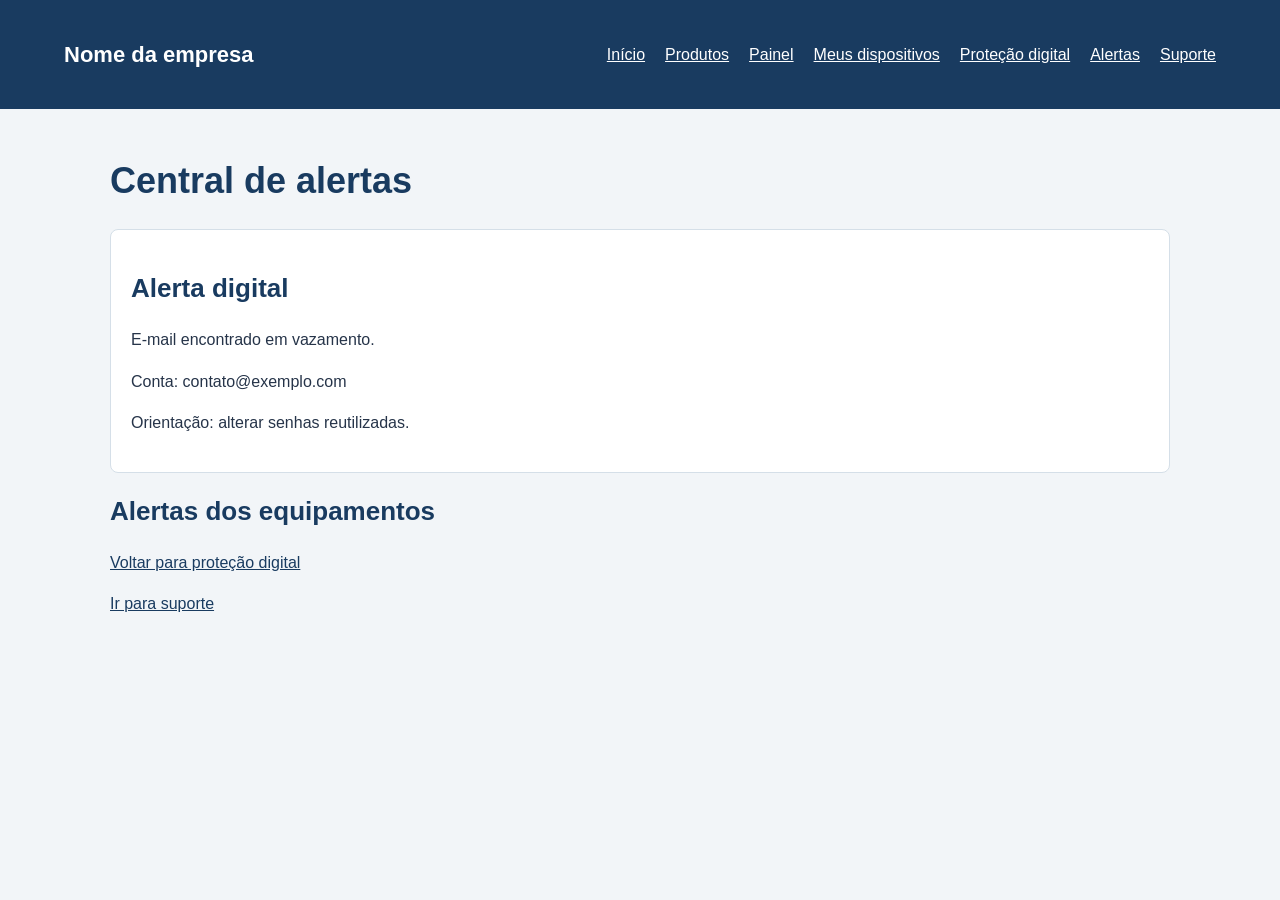
==== html/alertas.html @ 350ca358 "Adiciona site de seguranca" ====
<!DOCTYPE html>
<html lang="pt-br">
<head>
    <meta charset="UTF-8">
    <meta name="viewport" content="width=device-width, initial-scale=1.0">
    <link rel="stylesheet" href="../css/style.css">
    <title>Central de alertas</title>
</head>
<body>
    <div class="cabecalho">
        <div class="logo"><p>Nome da empresa</p></div>
        <div class="menu">
            <a href="inicio.html">Início</a>
            <a href="produtos.html">Produtos</a>
            <a href="painel.html">Painel</a>
            <a href="dispositivos.html">Meus dispositivos</a>
            <a href="protecao-digital.html">Proteção digital</a>
            <a href="alertas.html">Alertas</a>
            <a href="suporte.html">Suporte</a>
        </div>
    </div>
    <div class="conteudo">
        <h1>Central de alertas</h1>
        <div class="bloco">
            <h2>Alerta digital</h2>
            <p>E-mail encontrado em vazamento.</p>
            <p>Conta: contato@exemplo.com</p>
            <p>Orientação: alterar senhas reutilizadas.</p>
        </div>
        <div>
            <h2>Alertas dos equipamentos</h2>
        </div>
        <p><a href="protecao-digital.html">Voltar para proteção digital</a></p>
        <p><a href="suporte.html">Ir para suporte</a></p>
    </div>
</body>
</html>
---- css/style.css ----
* {
    box-sizing: border-box;
}

body {
    margin: 0;
    font-family: Arial, Helvetica, sans-serif;
    font-size: 16px;
    line-height: 1.6;
    color: #263449;
    background-color: #f2f5f8;
}

h1, h2, h3 {
    line-height: 1.3;
    color: #193b60;
}

h1 {
    font-size: 36px;
}

h2 {
    font-size: 26px;
}

h3 {
    font-size: 20px;
}

.cabecalho {
    display: flex;
    justify-content: space-between;
    align-items: center;
    flex-wrap: wrap;
    gap: 15px;
    padding: 15px 5%;
    background-color: #193b60;
    color: white;
}

.logo {
    font-size: 22px;
    font-weight: bold;
}

.menu, .menu-rodape, .acoes-banner {
    display: flex;
    flex-wrap: wrap;
    gap: 20px;
}

.conteudo {
    max-width: 1100px;
    margin: 0 auto;
    padding: 25px 20px;
}

.banner-principal {
    display: flex;
    align-items: center;
    flex-wrap: wrap;
    gap: 30px;
    padding: 30px;
    background-color: #e3edf6;
    border-radius: 8px;
}

.texto-banner {
    flex: 1 1 280px;
}

.imagem-banner {
    flex: 1 1 240px;
    text-align: center;
}

.imagem-banner img {
    max-width: 100%;
    height: auto;
}

.acoes-banner {
    color: #193b60;
    font-weight: bold;
}

.servicos, .como-funciona {
    display: flex;
    flex-wrap: wrap;
    gap: 20px;
    margin-top: 30px;
}

.servicos h2, .como-funciona h2 {
    width: 100%;
    margin-bottom: 0;
}

.seguranca-fisica, .seguranca-digital,
.passo-criar-conta, .passo-conectar, .passo-acompanhar {
    flex: 1 1 240px;
    padding: 20px;
    background-color: white;
    border: 1px solid #d5dfe8;
    border-radius: 8px;
}

.chamada-final {
    margin-top: 30px;
    padding: 25px;
    text-align: center;
    background-color: #e3edf6;
    border-radius: 8px;
}

.rodape {
    padding: 25px 5%;
    background-color: #193b60;
    color: white;
}

.informacoes-empresa p {
    margin: 5px 0;
}

a {
    color: #193b60;
}

.menu a, .menu-rodape a {
    color: white;
}

.menu {
    align-items: center;
}

.lista-blocos {
    display: flex;
    flex-wrap: wrap;
    gap: 20px;
    margin: 20px 0;
}

.bloco {
    flex: 1 1 240px;
    min-width: 0;
    padding: 20px;
    border: 1px solid #d5dfe8;
    border-radius: 8px;
    background-color: white;
    overflow-wrap: break-word;
}

.imagem-produto {
    display: block;
    max-width: 100%;
    height: auto;
    margin: 0 auto;
}

.preco {
    font-size: 20px;
    font-weight: bold;
}

label {
    display: block;
    margin: 15px 0;
}

input {
    display: block;
    width: 100%;
    padding: 10px;
    margin-top: 5px;
    border: 1px solid #aab9c8;
    border-radius: 4px;
    font-family: Arial, Helvetica, sans-serif;
    font-size: 16px;
}

.botao {
    display: inline-block;
    padding: 10px 15px;
    background-color: #193b60;
    color: white;
    border-radius: 4px;
}
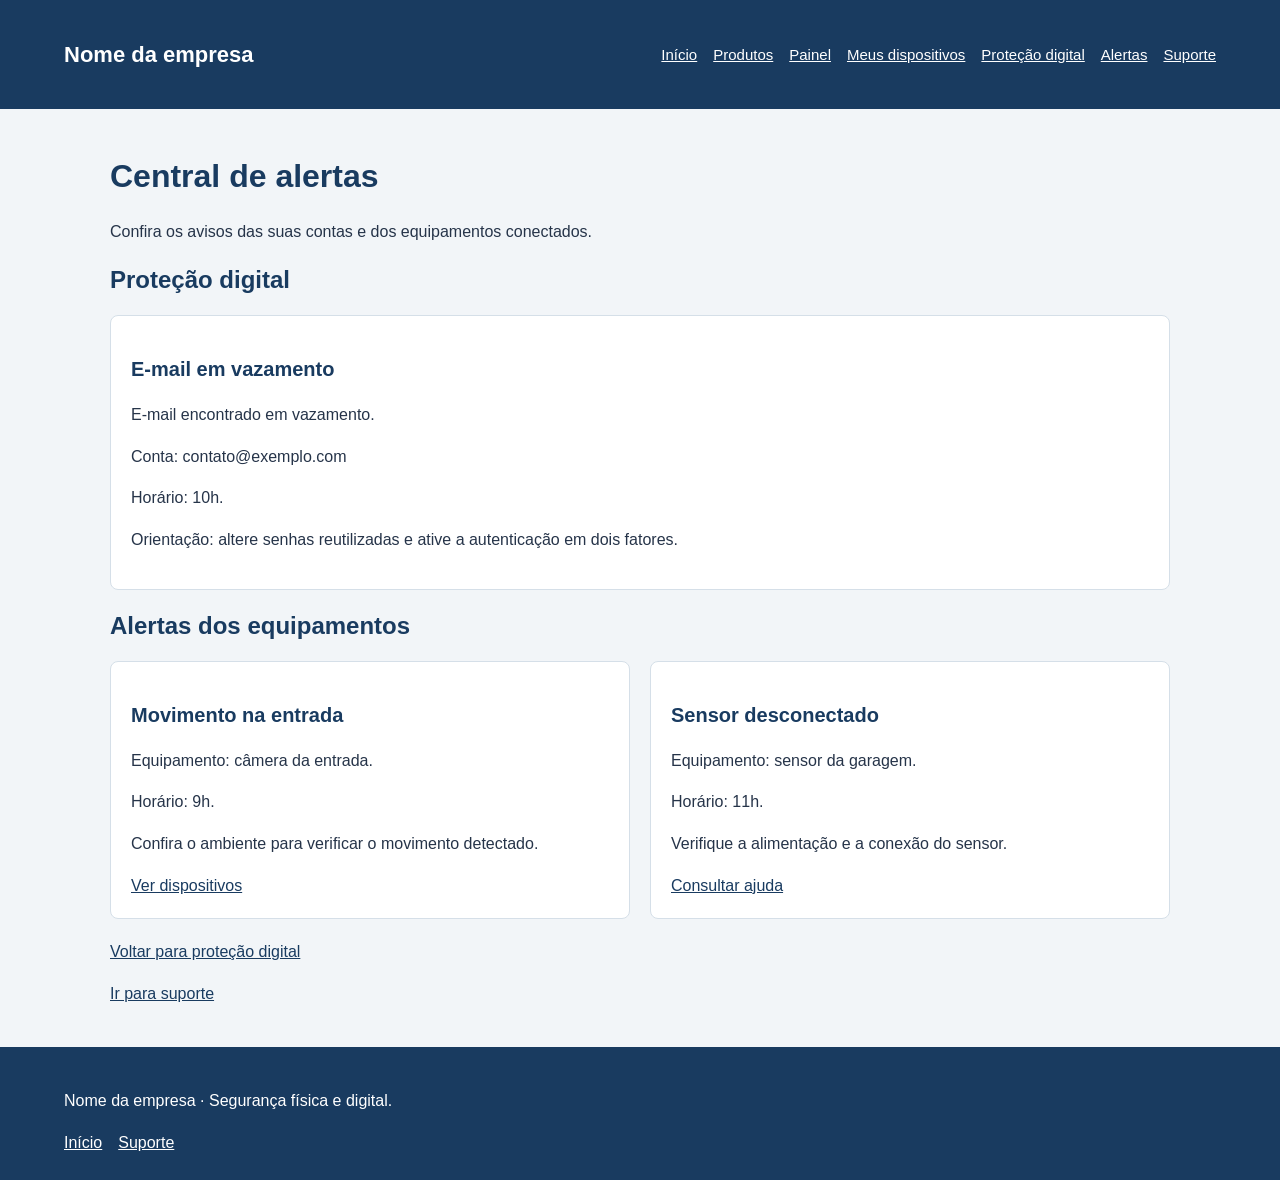
==== commit 46a6092a: "Ajusta telas de alertas e suporte e melhora o CSS" ====
--- a/html/alertas.html
+++ b/html/alertas.html
@@ -21,17 +21,38 @@
     </div>
     <div class="conteudo">
         <h1>Central de alertas</h1>
+        <p>Confira os avisos das suas contas e dos equipamentos conectados.</p>
+        <h2>Proteção digital</h2>
         <div class="bloco">
-            <h2>Alerta digital</h2>
+            <h3>E-mail em vazamento</h3>
             <p>E-mail encontrado em vazamento.</p>
             <p>Conta: contato@exemplo.com</p>
-            <p>Orientação: alterar senhas reutilizadas.</p>
+            <p>Horário: 10h.</p>
+            <p>Orientação: altere senhas reutilizadas e ative a autenticação em dois fatores.</p>
         </div>
-        <div>
-            <h2>Alertas dos equipamentos</h2>
+        <h2>Alertas dos equipamentos</h2>
+        <div class="lista-blocos">
+            <div class="bloco">
+                <h3>Movimento na entrada</h3>
+                <p>Equipamento: câmera da entrada.</p>
+                <p>Horário: 9h.</p>
+                <p>Confira o ambiente para verificar o movimento detectado.</p>
+                <a href="dispositivos.html">Ver dispositivos</a>
+            </div>
+            <div class="bloco">
+                <h3>Sensor desconectado</h3>
+                <p>Equipamento: sensor da garagem.</p>
+                <p>Horário: 11h.</p>
+                <p>Verifique a alimentação e a conexão do sensor.</p>
+                <a href="suporte.html">Consultar ajuda</a>
+            </div>
         </div>
         <p><a href="protecao-digital.html">Voltar para proteção digital</a></p>
         <p><a href="suporte.html">Ir para suporte</a></p>
     </div>
+    <div class="rodape">
+        <p>Nome da empresa · Segurança física e digital.</p>
+        <div class="menu-rodape"><a href="inicio.html">Início</a><a href="suporte.html">Suporte</a></div>
+    </div>
 </body>
 </html>
--- a/css/style.css
+++ b/css/style.css
@@ -17,11 +17,11 @@
 }
 
 h1 {
-    font-size: 36px;
+    font-size: 32px;
 }
 
 h2 {
-    font-size: 26px;
+    font-size: 24px;
 }
 
 h3 {
@@ -47,7 +47,7 @@
 .menu, .menu-rodape, .acoes-banner {
     display: flex;
     flex-wrap: wrap;
-    gap: 20px;
+    gap: 16px;
 }
 
 .conteudo {
@@ -76,6 +76,7 @@
 }
 
 .imagem-banner img {
+    width: 260px;
     max-width: 100%;
     height: auto;
 }
@@ -134,6 +135,7 @@
 
 .menu {
     align-items: center;
+    font-size: 15px;
 }
 
 .lista-blocos {
@@ -155,6 +157,7 @@
 
 .imagem-produto {
     display: block;
+    width: 180px;
     max-width: 100%;
     height: auto;
     margin: 0 auto;
@@ -170,7 +173,7 @@
     margin: 15px 0;
 }
 
-input {
+input, textarea {
     display: block;
     width: 100%;
     padding: 10px;
@@ -181,10 +184,46 @@
     font-size: 16px;
 }
 
+textarea {
+    resize: vertical;
+}
+
+.contato-suporte {
+    max-width: 650px;
+    margin-top: 25px;
+}
+
 .botao {
     display: inline-block;
     padding: 10px 15px;
     background-color: #193b60;
     color: white;
     border-radius: 4px;
-}
+    border: 0;
+    font-family: Arial, Helvetica, sans-serif;
+    font-size: 16px;
+}
+
+.botao:disabled {
+    background-color: #64748b;
+}
+
+@media (max-width: 600px) {
+    .conteudo {
+        padding: 20px 15px;
+    }
+
+    .banner-principal {
+        padding: 20px;
+        gap: 20px;
+    }
+
+    .texto-banner, .imagem-banner {
+        flex-basis: 100%;
+        min-width: 0;
+    }
+
+    h1 {
+        font-size: 28px;
+    }
+}
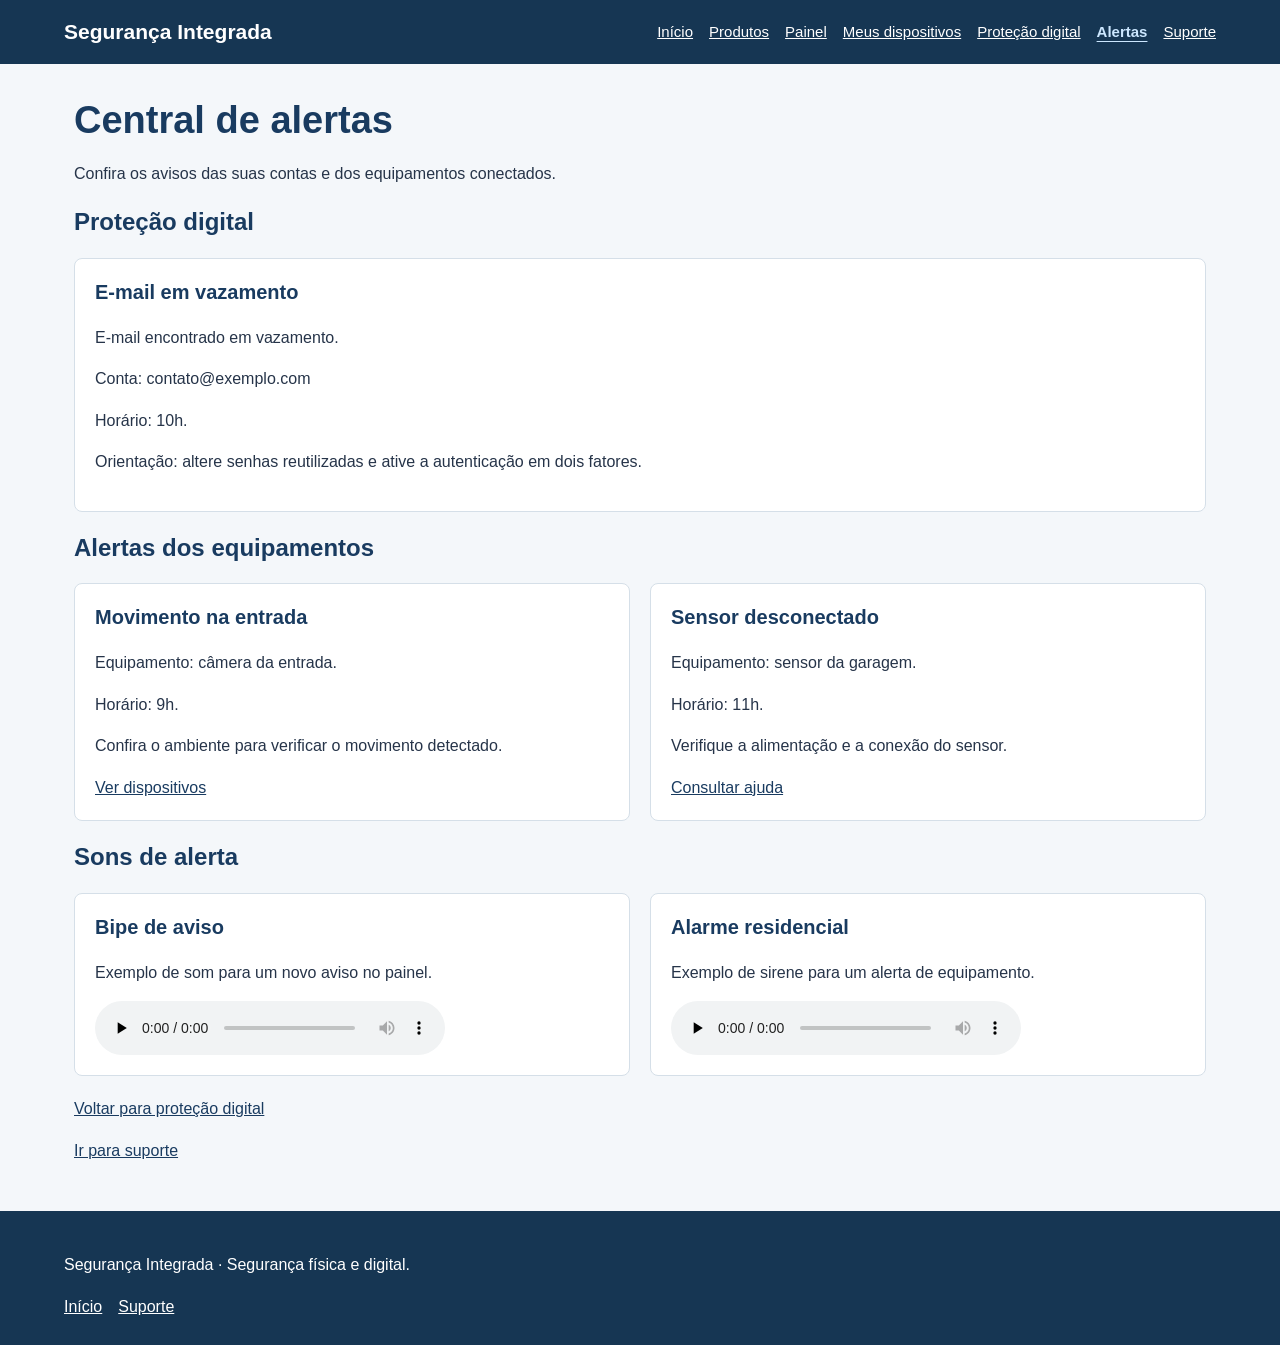
==== commit bba44ea0: "Finaliza o site Seguranca Integrada" ====
--- a/html/alertas.html
+++ b/html/alertas.html
@@ -8,18 +8,18 @@
 </head>
 <body>
     <div class="cabecalho">
-        <div class="logo"><p>Nome da empresa</p></div>
-        <div class="menu">
+        <div class="logo"><p>Segurança Integrada</p></div>
+        <nav class="menu" aria-label="Menu principal">
             <a href="inicio.html">Início</a>
             <a href="produtos.html">Produtos</a>
             <a href="painel.html">Painel</a>
             <a href="dispositivos.html">Meus dispositivos</a>
             <a href="protecao-digital.html">Proteção digital</a>
-            <a href="alertas.html">Alertas</a>
+            <a href="alertas.html" aria-current="page">Alertas</a>
             <a href="suporte.html">Suporte</a>
-        </div>
+        </nav>
     </div>
-    <div class="conteudo">
+    <main class="conteudo">
         <h1>Central de alertas</h1>
         <p>Confira os avisos das suas contas e dos equipamentos conectados.</p>
         <h2>Proteção digital</h2>
@@ -47,11 +47,30 @@
                 <a href="suporte.html">Consultar ajuda</a>
             </div>
         </div>
+        <h2 id="sons-de-alerta">Sons de alerta</h2>
+        <div class="lista-blocos">
+            <div class="bloco">
+                <h3>Bipe de aviso</h3>
+                <p>Exemplo de som para um novo aviso no painel.</p>
+                <audio class="som-alerta" controls preload="none" aria-label="Bipe de aviso">
+                    <source src="../sons/Aviso.mp3.wav" type="audio/wav">
+                    <a href="../sons/Aviso.mp3.wav">Ouvir bipe de aviso</a>
+                </audio>
+            </div>
+            <div class="bloco">
+                <h3>Alarme residencial</h3>
+                <p>Exemplo de sirene para um alerta de equipamento.</p>
+                <audio class="som-alerta" controls preload="none" aria-label="Alarme residencial">
+                    <source src="../sons/Alarme.mp3.wav" type="audio/wav">
+                    <a href="../sons/Alarme.mp3.wav">Ouvir alarme residencial</a>
+                </audio>
+            </div>
+        </div>
         <p><a href="protecao-digital.html">Voltar para proteção digital</a></p>
         <p><a href="suporte.html">Ir para suporte</a></p>
-    </div>
+    </main>
     <div class="rodape">
-        <p>Nome da empresa · Segurança física e digital.</p>
+        <p>Segurança Integrada · Segurança física e digital.</p>
         <div class="menu-rodape"><a href="inicio.html">Início</a><a href="suporte.html">Suporte</a></div>
     </div>
 </body>
--- a/css/style.css
+++ b/css/style.css
@@ -3,12 +3,15 @@
 }
 
 body {
+    display: flex;
+    flex-direction: column;
+    min-height: 100vh;
     margin: 0;
     font-family: Arial, Helvetica, sans-serif;
     font-size: 16px;
     line-height: 1.6;
     color: #263449;
-    background-color: #f2f5f8;
+    background-color: #f4f7fa;
 }
 
 h1, h2, h3 {
@@ -17,7 +20,8 @@
 }
 
 h1 {
-    font-size: 32px;
+    font-size: clamp(28px, 4vw, 38px);
+    margin: 0 0 14px;
 }
 
 h2 {
@@ -35,13 +39,17 @@
     flex-wrap: wrap;
     gap: 15px;
     padding: 15px 5%;
-    background-color: #193b60;
+    background-color: #163653;
     color: white;
 }
 
 .logo {
-    font-size: 22px;
-    font-weight: bold;
+    font-size: 21px;
+    font-weight: bold;
+}
+
+.logo p {
+    margin: 0;
 }
 
 .menu, .menu-rodape, .acoes-banner {
@@ -51,18 +59,20 @@
 }
 
 .conteudo {
-    max-width: 1100px;
+    flex: 1;
+    width: 100%;
+    max-width: 1180px;
     margin: 0 auto;
-    padding: 25px 20px;
+    padding: 32px 24px;
 }
 
 .banner-principal {
     display: flex;
     align-items: center;
     flex-wrap: wrap;
-    gap: 30px;
-    padding: 30px;
-    background-color: #e3edf6;
+    gap: 24px;
+    padding: 32px;
+    background-color: #e7f0f8;
     border-radius: 8px;
 }
 
@@ -76,14 +86,12 @@
 }
 
 .imagem-banner img {
-    width: 260px;
-    max-width: 100%;
-    height: auto;
+    max-width: 420px;
 }
 
 .acoes-banner {
-    color: #193b60;
-    font-weight: bold;
+    align-items: center;
+    margin-top: 20px;
 }
 
 .servicos, .como-funciona {
@@ -111,13 +119,13 @@
     margin-top: 30px;
     padding: 25px;
     text-align: center;
-    background-color: #e3edf6;
+    background-color: #e7f0f8;
     border-radius: 8px;
 }
 
 .rodape {
     padding: 25px 5%;
-    background-color: #193b60;
+    background-color: #163653;
     color: white;
 }
 
@@ -143,6 +151,17 @@
     flex-wrap: wrap;
     gap: 20px;
     margin: 20px 0;
+}
+
+.catalogo {
+    display: grid;
+    grid-template-columns: repeat(3, minmax(0, 1fr));
+    gap: 20px;
+    margin-top: 24px;
+}
+
+.guia-equipamentos {
+    margin-top: 28px;
 }
 
 .bloco {
@@ -155,12 +174,49 @@
     overflow-wrap: break-word;
 }
 
-.imagem-produto {
+.bloco > h2:first-child,
+.bloco > h3:first-child {
+    margin-top: 0;
+}
+
+.status {
+    display: inline-block;
+    padding: 4px 10px;
+    border-radius: 4px;
+    font-size: 14px;
+    font-weight: bold;
+}
+
+.status-normal {
+    background-color: #e5f3eb;
+    color: #235c3b;
+}
+
+.status-atencao {
+    background-color: #fff0d7;
+    color: #754800;
+}
+
+.imagem-produto, .imagem-banner img {
     display: block;
-    width: 180px;
-    max-width: 100%;
+    width: 100%;
     height: auto;
+    aspect-ratio: 4 / 3;
+    object-fit: contain;
     margin: 0 auto;
+    background-color: #f4f7fa;
+    border-radius: 6px;
+}
+
+.som-alerta {
+    display: block;
+    width: 100%;
+    max-width: 350px;
+}
+
+.catalogo h2 {
+    font-size: 21px;
+    margin: 16px 0 10px;
 }
 
 .preco {
@@ -173,7 +229,7 @@
     margin: 15px 0;
 }
 
-input, textarea {
+input, select, textarea {
     display: block;
     width: 100%;
     padding: 10px;
@@ -189,23 +245,116 @@
 }
 
 .contato-suporte {
-    max-width: 650px;
+    max-width: 700px;
     margin-top: 25px;
 }
 
-.botao {
+.botao, .botao-secundario {
     display: inline-block;
     padding: 10px 15px;
     background-color: #193b60;
     color: white;
     border-radius: 4px;
-    border: 0;
     font-family: Arial, Helvetica, sans-serif;
     font-size: 16px;
-}
-
-.botao:disabled {
-    background-color: #64748b;
+    cursor: pointer;
+    text-decoration: none;
+    line-height: 1.5;
+    border: 1px solid #193b60;
+}
+
+.botao-secundario {
+    color: #193b60;
+    background-color: white;
+}
+
+@media (hover: hover) and (prefers-reduced-motion: no-preference) {
+    .botao, .botao-secundario {
+        transition: transform 160ms ease;
+    }
+
+    .botao:hover, .botao-secundario:hover {
+        transform: scale(1.05);
+    }
+}
+
+a:focus-visible, button:focus-visible, summary:focus-visible,
+input:focus-visible, select:focus-visible, textarea:focus-visible {
+    outline: 2px solid #367bc0;
+    outline-offset: 3px;
+}
+
+.menu a[aria-current="page"] {
+    color: #cce7ff;
+    font-weight: bold;
+    text-underline-offset: 4px;
+}
+
+.numero-painel {
+    font-size: 26px;
+    color: #193b60;
+}
+
+.pergunta {
+    padding: 12px 0;
+    border-top: 1px solid #d5dfe8;
+}
+
+.pergunta summary {
+    cursor: pointer;
+    color: #193b60;
+    font-weight: bold;
+}
+
+.pergunta p {
+    margin: 8px 0 0;
+}
+
+.retorno-formulario {
+    display: none;
+    padding: 10px 12px;
+    background-color: #e5f3eb;
+    border-radius: 4px;
+}
+
+.retorno-formulario:target {
+    display: block;
+}
+
+.tabela-relatorio {
+    overflow-x: auto;
+}
+
+.tabela-relatorio table {
+    width: 100%;
+    border-collapse: collapse;
+}
+
+.tabela-relatorio caption {
+    text-align: left;
+    font-weight: bold;
+    margin-bottom: 8px;
+}
+
+.tabela-relatorio th, .tabela-relatorio td {
+    padding: 8px 12px;
+    border: 1px solid #d5dfe8;
+    text-align: left;
+    vertical-align: top;
+}
+
+.tabela-relatorio thead {
+    background-color: #e7f0f8;
+}
+
+.tabela-relatorio tbody tr:nth-child(even) {
+    background-color: #f4f7fa;
+}
+
+@media (max-width: 860px) {
+    .catalogo {
+        grid-template-columns: repeat(2, minmax(0, 1fr));
+    }
 }
 
 @media (max-width: 600px) {
@@ -223,7 +372,39 @@
         min-width: 0;
     }
 
-    h1 {
-        font-size: 28px;
-    }
-}
+    .catalogo {
+        grid-template-columns: 1fr;
+        gap: 14px;
+    }
+
+    .bloco {
+        padding: 16px;
+    }
+
+    .menu {
+        gap: 10px 14px;
+    }
+}
+
+@media print {
+    body {
+        display: block;
+        min-height: 0;
+        background-color: white;
+    }
+
+    .cabecalho, .rodape, .acoes-relatorio,
+    .conteudo:has(> .relatorio) > :not(.relatorio) {
+        display: none;
+    }
+
+    .conteudo, .relatorio {
+        max-width: none;
+        padding: 0;
+        border: 0;
+    }
+
+    .tabela-relatorio tr {
+        break-inside: avoid;
+    }
+}
